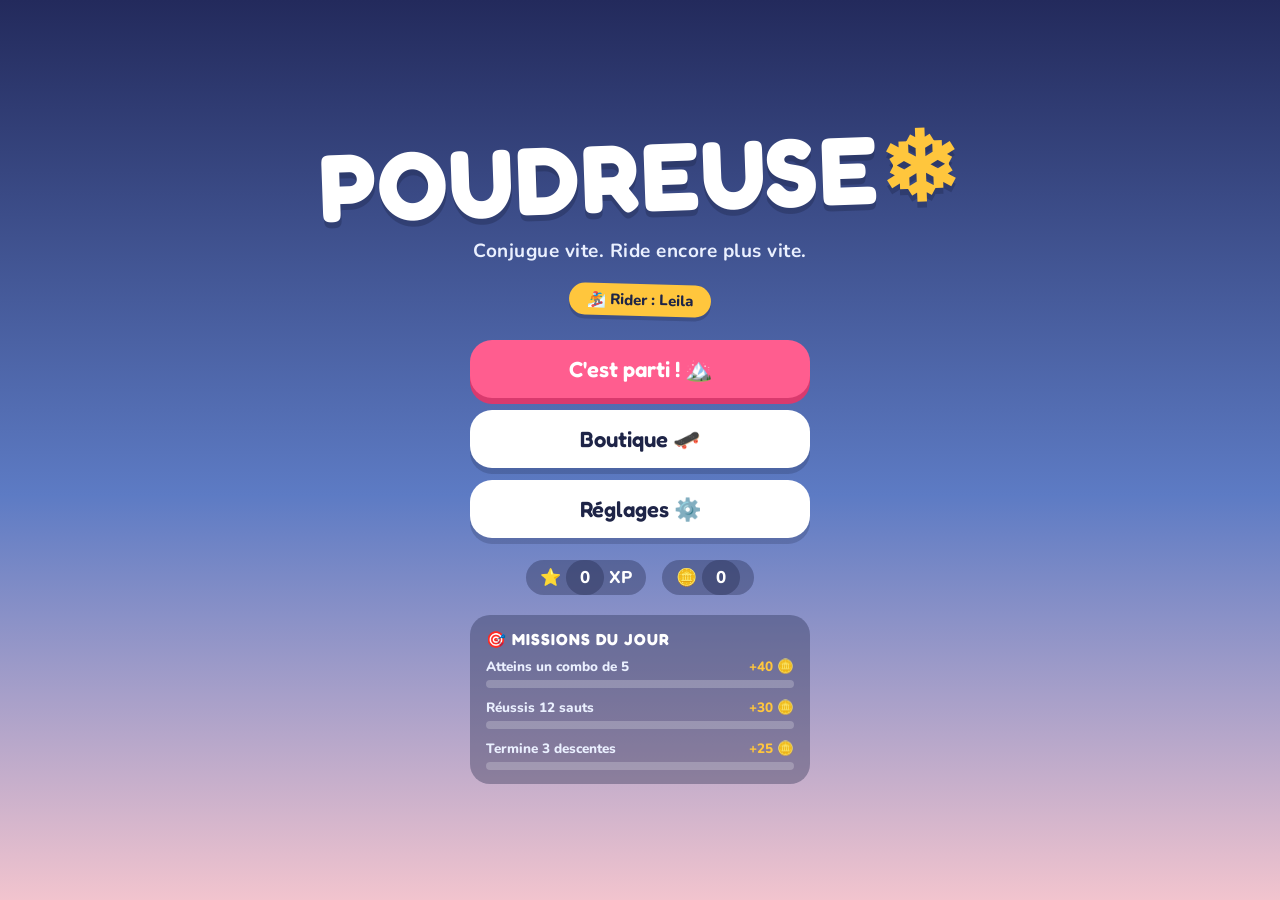
==== index.html @ 9ee292e0 "Reorganize single-file game into structured static site Split poudreuse (1).html into index.html + c" ====
<!DOCTYPE html>
<html lang="fr">
<head>
<meta charset="UTF-8">
<meta name="viewport" content="width=device-width, initial-scale=1.0">
<title>Poudreuse ❄ le jeu de conjugaison snowboard</title>
<link rel="preconnect" href="https://fonts.googleapis.com">
<link href="https://fonts.googleapis.com/css2?family=Fredoka:wght@500;600;700&family=Nunito:ital,wght@0,400;0,600;0,700;0,800;1,600&display=swap" rel="stylesheet">
<link rel="stylesheet" href="/css/styles.css">
</head>
<body>

<!-- ================= MENU ================= -->
<div id="menu" class="screen active">
  <div class="title-block">
    <h1>POUDREUSE<span class="flake">❄</span></h1>
    <p>Conjugue vite. Ride encore plus vite.</p>
  </div>
  <div class="rider-tag">🏂 Rider : Leila</div>
  <div class="menu-btns">
    <button class="big-btn" onclick="UI.show('mountains')">C'est parti ! 🏔️</button>
    <button class="big-btn secondary" onclick="UI.show('shop')">Boutique 🛹</button>
    <button class="big-btn secondary" onclick="UI.show('settings')">Réglages ⚙️</button>
  </div>
  <div class="wallet">
    <span>⭐ <span id="menuXP">0</span> XP</span>
    <span>🪙 <span id="menuCoins">0</span></span>
    <span class="day-chip" id="dayChip" style="display:none"></span>
  </div>
  <div class="missions-box" id="missionsBox">
    <h3>🎯 MISSIONS DU JOUR</h3>
    <div id="missionList"></div>
  </div>
</div>

<!-- ================= MOUNTAIN SELECT ================= -->
<div id="mountains" class="screen">
  <div class="panel">
    <div class="back-row">
      <h2>Choisis ta piste</h2>
      <button class="chip-btn" onclick="UI.show('menu')">← Retour</button>
    </div>
    <p class="sub">Gagne des XP pour débloquer les pistes suivantes.</p>
    <div class="mtn-list" id="mtnList"></div>
  </div>
</div>

<!-- ================= SHOP ================= -->
<div id="shop" class="screen">
  <div class="panel">
    <div class="back-row">
      <h2>Boutique</h2>
      <button class="chip-btn" onclick="UI.show('menu')">← Retour</button>
    </div>
    <p class="sub">🪙 <span id="shopCoins">0</span> pièces — gagne des pièces en réussissant tes tricks !</p>
    <div class="shop-grid" id="shopGrid"></div>
  </div>
</div>

<!-- ================= SETTINGS ================= -->
<div id="settings" class="screen">
  <div class="panel">
    <div class="back-row">
      <h2>Réglages</h2>
      <button class="chip-btn" onclick="UI.show('menu')">← Retour</button>
    </div>
    <div class="setting-row">
      <div>Accents obligatoires<small>Sinon « prefere » compte pour « préfère »</small></div>
      <button class="toggle" id="tglStrict" onclick="Settings.toggle('strict')" aria-label="Accents obligatoires"></button>
    </div>
    <div class="setting-row">
      <div>Indice en anglais<small>Montre la traduction du verbe</small></div>
      <button class="toggle on" id="tglHint" onclick="Settings.toggle('hint')" aria-label="Indice en anglais"></button>
    </div>
    <div class="setting-row">
      <div>Sons<small>Bips, chocs et fanfares</small></div>
      <button class="toggle on" id="tglSound" onclick="Settings.toggle('sound')" aria-label="Sons"></button>
    </div>
  </div>
</div>

<!-- ================= GAME ================= -->
<div id="game" class="screen">
  <canvas id="cv"></canvas>
  <div id="hud">
    <div style="display:flex;gap:8px">
      <div class="hud-pill" id="scorePill">0 pts</div>
      <div class="hud-pill" id="streakPill">🔥 0</div>
      <div class="hud-pill" id="coinPill">🪙 0</div>
    </div>
    <div style="display:flex;gap:8px">
      <div class="hud-pill" id="recordPill">🏆 0</div>
      <div class="hud-pill" id="jumpPill">Saut 1/10</div>
      <button class="hud-pill" style="pointer-events:auto" onclick="Game.quit()">✕</button>
    </div>
  </div>
  <div id="combo-banner"></div>
  <div id="trick-burst"><span class="trick-name"></span><span class="trick-pts"></span></div>
  <div id="reveal-card"><div class="label">La bonne réponse</div><div class="answer"></div></div>
  <div id="countdown"></div>
  <div id="prompt-zone">
    <div class="prompt-card" id="promptCard">
      <div class="golden-tag" id="goldenTag" style="display:none">✨ VERBE DORÉ ×3 ✨</div>
      <div class="prompt-tense" id="pTense">PRÉSENT</div>
      <div class="prompt-verb" id="pVerb">parler</div>
      <div class="prompt-eng" id="pEng">to speak</div>
      <div class="prompt-person">➜ <b id="pPerson">nous</b> ______</div>
    </div>
    <div id="timerbar"><div id="timerfill"></div></div>
    <div class="answer-row">
      <input id="answer" autocomplete="off" autocapitalize="off" spellcheck="false" placeholder="tape ici…">
      <button id="goBtn" onclick="Game.submit()">GO</button>
    </div>
    <div class="accent-strip" id="accentStrip"></div>
  </div>
</div>

<!-- ================= RESULTS ================= -->
<div id="results" class="screen">
  <div class="panel" style="text-align:center">
    <h2 id="resTitle">Descente terminée ! 🏁</h2>
    <p class="sub" id="resSub"></p>
    <div class="stat-grid">
      <div class="stat"><div class="v" id="resScore">0</div><div class="k">Points</div></div>
      <div class="stat"><div class="v" id="resAcc">0%</div><div class="k">Précision</div></div>
      <div class="stat"><div class="v" id="resBest">—</div><div class="k">Meilleur trick</div></div>
      <div class="stat"><div class="v" id="resCoins">+0 🪙</div><div class="k">Pièces</div></div>
    </div>
    <div style="text-align:left">
      <div class="xp-note"><span id="resXPnote"></span></div>
      <div class="xp-bar"><div class="xp-fill" id="resXPfill" style="width:0%"></div></div>
    </div>
    <div class="review-list" id="reviewList" style="text-align:left"></div>
    <div id="unlockFlash"></div>
    <div class="chest-zone" id="chestZone" style="display:none">
      <div class="chest-label">Descente réussie — tu as gagné un coffre !</div>
      <button class="chest-btn" id="chestBtn" onclick="Game.openChest()">🎁</button>
      <div id="chestReveal"></div>
    </div>
    <div class="menu-btns" style="width:100%;margin-top:16px">
      <button class="big-btn" onclick="Game.replay()">Encore ! 🔁</button>
      <button class="big-btn secondary" onclick="UI.show('mountains')">Autre piste 🏔️</button>
    </div>
  </div>
</div>
<div id="toast"></div>

<script src="/js/data.js"></script>
<script src="/js/audio.js"></script>
<script src="/js/ui.js"></script>
<script src="/js/world.js"></script>
<script src="/js/missions.js"></script>
<script src="/js/game.js"></script>
</body>
</html>
---- css/styles.css ----
:root{
  --sky-top:#232A5C;
  --sky-mid:#5D7BC4;
  --sky-horizon:#F2C4CE;
  --snow:#F4F8FF;
  --snow-shade:#C9D8F0;
  --ink:#1E2447;
  --coral:#FF5D8F;
  --coral-dark:#D93A6E;
  --gold:#FFC63D;
  --mint:#7FE3C3;
  --pine:#1F4A3D;
  --card:#FFFFFF;
  --card-shadow:0 8px 0 rgba(30,36,71,.14);
  --radius:22px;
}
*{margin:0;padding:0;box-sizing:border-box}
html,body{height:100%}
body{
  font-family:'Nunito',sans-serif;
  color:var(--ink);
  background:linear-gradient(180deg,var(--sky-top) 0%,var(--sky-mid) 55%,var(--sky-horizon) 100%);
  overflow:hidden;
  -webkit-user-select:none;user-select:none;
}
button{font-family:inherit;cursor:pointer;border:none}
.screen{position:absolute;inset:0;display:none;flex-direction:column;align-items:center;justify-content:center;padding:20px;overflow-y:auto}
.screen.active{display:flex}
h1,h2,h3,.display{font-family:'Fredoka',sans-serif}

/* ============ MENU ============ */
#menu{gap:14px}
.title-block{text-align:center;margin-bottom:6px}
.title-block h1{
  font-size:clamp(52px,9vw,96px);font-weight:700;color:#fff;letter-spacing:2px;
  text-shadow:0 6px 0 rgba(30,36,71,.35);
  transform:rotate(-2deg);
}
.title-block h1 .flake{display:inline-block;color:var(--gold);animation:spinflake 6s linear infinite}
@keyframes spinflake{to{transform:rotate(360deg)}}
.title-block p{color:#EAF0FF;font-weight:700;font-size:clamp(14px,2.2vw,19px);letter-spacing:.5px;margin-top:4px}
.rider-tag{
  background:var(--gold);color:var(--ink);font-weight:800;padding:6px 18px;border-radius:999px;
  font-size:15px;transform:rotate(1.5deg);box-shadow:0 4px 0 rgba(30,36,71,.25);
}
.menu-btns{display:flex;flex-direction:column;gap:12px;width:min(340px,88vw);margin-top:10px}
.big-btn{
  font-family:'Fredoka',sans-serif;font-weight:600;font-size:22px;padding:16px;
  border-radius:var(--radius);background:var(--coral);color:#fff;
  box-shadow:0 6px 0 var(--coral-dark);transition:transform .08s,box-shadow .08s;
}
.big-btn:hover{transform:translateY(-2px)}
.big-btn:active{transform:translateY(4px);box-shadow:0 2px 0 var(--coral-dark)}
.big-btn.secondary{background:#fff;color:var(--ink);box-shadow:0 6px 0 rgba(30,36,71,.22)}
.big-btn.secondary:active{box-shadow:0 2px 0 rgba(30,36,71,.22)}
.wallet{display:flex;gap:16px;margin-top:8px;color:#fff;font-weight:800;font-size:17px}
.wallet span{background:rgba(30,36,71,.35);padding:6px 14px;border-radius:999px}

/* ============ PANELS (mountains / shop / settings / results) ============ */
.panel{
  background:var(--card);border-radius:28px;box-shadow:var(--card-shadow);
  width:min(560px,94vw);max-height:88vh;overflow-y:auto;padding:26px;
}
.panel h2{font-size:30px;margin-bottom:4px}
.panel .sub{color:#6B7399;font-weight:700;margin-bottom:18px}
.back-row{display:flex;justify-content:space-between;align-items:center;margin-bottom:10px}
.chip-btn{
  background:#EEF2FC;color:var(--ink);font-weight:800;padding:8px 16px;border-radius:999px;font-size:15px;
}
.chip-btn:hover{background:#E0E7F8}
.mtn-list{display:flex;flex-direction:column;gap:12px}
.mtn-card{
  display:flex;align-items:center;gap:14px;text-align:left;width:100%;
  background:#F5F8FF;border-radius:18px;padding:14px 16px;border:3px solid transparent;
  transition:transform .08s;
}
.mtn-card:not(.locked):hover{transform:translateX(4px);border-color:var(--coral)}
.mtn-card.locked{opacity:.55;cursor:not-allowed}
.mtn-dot{width:46px;height:46px;border-radius:14px;display:flex;align-items:center;justify-content:center;font-size:24px;flex-shrink:0;color:#fff;font-family:'Fredoka',sans-serif;font-weight:700}
.mtn-info h3{font-size:19px}
.mtn-info p{font-size:13.5px;color:#6B7399;font-weight:700}
.mtn-info .lock-note{color:var(--coral-dark)}
.shop-grid{display:grid;grid-template-columns:repeat(auto-fill,minmax(140px,1fr));gap:12px}
.board-card{background:#F5F8FF;border-radius:18px;padding:14px;text-align:center;border:3px solid transparent}
.board-card.owned-active{border-color:var(--mint)}
.board-swatch{height:26px;border-radius:999px;margin:10px 0}
.board-card h4{font-family:'Fredoka',sans-serif;font-size:16px}
.board-card button{margin-top:8px;width:100%;padding:8px;border-radius:12px;font-weight:800;background:var(--coral);color:#fff}
.board-card button.use{background:var(--mint);color:var(--ink)}
.board-card button:disabled{background:#D9DFF0;color:#8A92B5;cursor:not-allowed}
.setting-row{display:flex;justify-content:space-between;align-items:center;padding:14px 4px;border-bottom:2px solid #EEF2FC;font-weight:800}
.setting-row small{display:block;color:#6B7399;font-weight:700}
.toggle{width:56px;height:32px;border-radius:999px;background:#D9DFF0;position:relative;transition:background .15s;flex-shrink:0}
.toggle::after{content:'';position:absolute;top:4px;left:4px;width:24px;height:24px;border-radius:50%;background:#fff;transition:left .15s}
.toggle.on{background:var(--mint)}
.toggle.on::after{left:28px}

/* ============ GAME ============ */
#game{padding:0}
#cv{position:absolute;inset:0;width:100%;height:100%}
#hud{
  position:absolute;top:0;left:0;right:0;display:flex;justify-content:space-between;
  padding:16px 20px;pointer-events:none;
}
.hud-pill{
  background:rgba(30,36,71,.55);color:#fff;font-weight:800;padding:8px 16px;border-radius:999px;
  font-size:16px;backdrop-filter:blur(4px);
}
#streakPill{transition:transform .15s}
#streakPill.fire{background:linear-gradient(90deg,#FF8A3D,var(--gold));color:var(--ink);transform:scale(1.12)}
#prompt-zone{
  position:absolute;left:50%;bottom:5%;transform:translateX(-50%);
  width:min(520px,94vw);display:none;flex-direction:column;gap:10px;
}
#prompt-zone.active{display:flex}
.prompt-card{
  background:var(--card);border-radius:24px;box-shadow:var(--card-shadow);padding:20px 24px;text-align:center;
}
.prompt-tense{font-weight:800;color:var(--coral-dark);font-size:14px;letter-spacing:1.5px;text-transform:uppercase}
.prompt-verb{font-family:'Fredoka',sans-serif;font-size:34px;font-weight:700;margin:2px 0}
.prompt-eng{color:#6B7399;font-weight:700;font-style:italic;font-size:15px}
.prompt-person{font-size:24px;font-weight:800;margin-top:8px}
.prompt-person b{color:var(--coral)}
#timerbar{height:12px;border-radius:999px;background:rgba(255,255,255,.4);overflow:hidden}
#timerfill{height:100%;width:100%;border-radius:999px;background:var(--mint);transition:background .2s}
#timerfill.low{background:var(--coral)}
.answer-row{display:flex;gap:8px}
#answer{
  flex:1;font-family:'Fredoka',sans-serif;font-size:26px;font-weight:600;text-align:center;
  padding:12px;border-radius:18px;border:4px solid var(--snow-shade);outline:none;color:var(--ink);
  -webkit-user-select:text;user-select:text;min-width:0;
}
#answer:focus{border-color:var(--coral)}
#goBtn{
  font-family:'Fredoka',sans-serif;font-size:22px;font-weight:600;padding:0 26px;border-radius:18px;
  background:var(--coral);color:#fff;box-shadow:0 4px 0 var(--coral-dark);
}
#goBtn:active{transform:translateY(3px);box-shadow:0 1px 0 var(--coral-dark)}
.accent-strip{display:flex;gap:6px;justify-content:center}
.accent-strip button{
  font-family:'Fredoka',sans-serif;font-size:20px;font-weight:600;width:44px;height:44px;border-radius:14px;
  background:rgba(255,255,255,.92);color:var(--ink);box-shadow:0 3px 0 rgba(30,36,71,.2);
}
.accent-strip button:active{transform:translateY(2px);box-shadow:none}
#reveal-card{
  position:absolute;left:50%;top:34%;transform:translate(-50%,-50%) rotate(-2deg);
  background:var(--card);border-radius:22px;box-shadow:var(--card-shadow);padding:18px 30px;text-align:center;
  display:none;
}
#reveal-card.show{display:block;animation:pop .25s ease-out}
#reveal-card .label{font-weight:800;font-size:14px;letter-spacing:1px;color:var(--coral-dark);text-transform:uppercase}
#reveal-card .answer{font-family:'Fredoka',sans-serif;font-size:36px;font-weight:700}
@keyframes pop{from{transform:translate(-50%,-50%) rotate(-2deg) scale(.6);opacity:0}}
#trick-burst{
  position:absolute;left:50%;top:26%;transform:translate(-50%,-50%);
  font-family:'Fredoka',sans-serif;font-weight:700;color:#fff;text-align:center;
  pointer-events:none;display:none;
}
#trick-burst.show{display:block;animation:burst .9s ease-out}
#trick-burst .trick-name{
  font-size:clamp(38px,7vw,64px);letter-spacing:2px;
  text-shadow:0 5px 0 rgba(30,36,71,.4);transform:rotate(-4deg);display:block;
}
#trick-burst .trick-pts{font-size:24px;color:var(--gold);text-shadow:0 3px 0 rgba(30,36,71,.4)}
@keyframes burst{
  0%{transform:translate(-50%,-50%) scale(.3);opacity:0}
  18%{transform:translate(-50%,-50%) scale(1.15);opacity:1}
  30%{transform:translate(-50%,-50%) scale(1)}
  80%{opacity:1}
  100%{transform:translate(-50%,-62%) scale(1);opacity:0}
}
#countdown{
  position:absolute;inset:0;display:none;align-items:center;justify-content:center;
  font-family:'Fredoka',sans-serif;font-size:120px;font-weight:700;color:#fff;
  text-shadow:0 8px 0 rgba(30,36,71,.35);pointer-events:none;
}
#countdown.show{display:flex}

/* ============ RESULTS ============ */
.stat-grid{display:grid;grid-template-columns:1fr 1fr;gap:10px;margin:14px 0}
.stat{background:#F5F8FF;border-radius:16px;padding:12px;text-align:center}
.stat .v{font-family:'Fredoka',sans-serif;font-size:28px;font-weight:700}
.stat .k{font-size:13px;font-weight:800;color:#6B7399;text-transform:uppercase;letter-spacing:.5px}
.review-list{margin:10px 0}
.review-list h3{font-size:17px;margin-bottom:6px}
.review-item{
  background:#FFF1F5;border-radius:12px;padding:8px 14px;font-weight:800;margin-bottom:6px;
  display:flex;justify-content:space-between;font-size:15px;
}
.review-item b{color:var(--coral-dark)}
.xp-bar{height:14px;border-radius:999px;background:#EEF2FC;overflow:hidden;margin:6px 0 2px}
.xp-fill{height:100%;background:linear-gradient(90deg,var(--mint),#4EC9A0);border-radius:999px;transition:width .8s ease}
.xp-note{font-size:13px;font-weight:800;color:#6B7399}
.unlock-flash{
  background:var(--gold);border-radius:14px;padding:10px 14px;font-weight:800;text-align:center;
  margin-top:10px;animation:pop .3s ease-out;
}

/* ============ JUICE ============ */
#combo-banner{
  position:absolute;left:50%;top:14%;transform:translateX(-50%);
  font-family:'Fredoka',sans-serif;font-weight:700;font-size:clamp(30px,5.5vw,52px);
  color:#fff;letter-spacing:3px;text-shadow:0 5px 0 rgba(30,36,71,.4);
  padding:8px 28px;border-radius:999px;display:none;pointer-events:none;white-space:nowrap;
}
#combo-banner.show{display:block;animation:comboIn 1.4s ease-out}
#combo-banner.t1{background:linear-gradient(90deg,#FF8A3D,var(--gold))}
#combo-banner.t2{background:linear-gradient(90deg,var(--coral),#FF8A3D)}
#combo-banner.t3{background:linear-gradient(90deg,#8B5CF6,var(--coral),var(--gold));animation:comboIn 1.4s ease-out,hueSpin 1s linear infinite}
@keyframes comboIn{
  0%{transform:translateX(-50%) scale(.2) rotate(-8deg);opacity:0}
  15%{transform:translateX(-50%) scale(1.2) rotate(2deg);opacity:1}
  28%{transform:translateX(-50%) scale(1) rotate(0)}
  80%{opacity:1}100%{opacity:0}
}
@keyframes hueSpin{to{filter:hue-rotate(360deg)}}
.prompt-card.golden{
  background:linear-gradient(135deg,#FFF6DC,#FFE7A8);
  border:4px solid var(--gold);box-shadow:0 0 30px rgba(255,198,61,.8),var(--card-shadow);
}
.golden-tag{
  display:inline-block;background:var(--gold);color:var(--ink);font-weight:800;font-size:13px;
  padding:3px 12px;border-radius:999px;letter-spacing:1px;margin-bottom:4px;animation:goldPulse 1s ease-in-out infinite;
}
@keyframes goldPulse{50%{transform:scale(1.1)}}
#recordPill.beaten{background:linear-gradient(90deg,var(--gold),#FF8A3D);color:var(--ink)}
#coinPill{transition:transform .1s}
#coinPill.bump{transform:scale(1.25)}
.chest-zone{margin-top:14px;text-align:center}
.chest-btn{
  font-size:64px;background:none;border:none;transition:transform .12s;
  filter:drop-shadow(0 6px 0 rgba(30,36,71,.25));
}
.chest-btn:hover{transform:scale(1.12) rotate(-3deg)}
.chest-btn.shaking{animation:chestShake .5s ease-in-out}
@keyframes chestShake{
  0%,100%{transform:rotate(0)}15%{transform:rotate(-12deg)}30%{transform:rotate(10deg)}
  45%{transform:rotate(-8deg)}60%{transform:rotate(6deg)}75%{transform:rotate(-3deg)}
}
.chest-label{font-weight:800;color:#6B7399;font-size:14px}
.chest-reveal{
  font-family:'Fredoka',sans-serif;font-weight:700;font-size:26px;animation:pop .35s ease-out;
  padding:10px;border-radius:16px;margin-top:6px;
}
.rar-commun{color:#6B7399}.rar-rare{color:#4D8DE8}.rar-epique{color:#8B5CF6}
.rar-legendaire{background:linear-gradient(90deg,#8B5CF6,var(--coral),var(--gold));-webkit-background-clip:text;background-clip:text;color:transparent;animation:pop .35s ease-out,hueSpin 1.4s linear infinite}
.missions-box{
  width:min(340px,88vw);background:rgba(30,36,71,.35);border-radius:20px;padding:14px 16px;margin-top:6px;
}
.missions-box h3{color:#fff;font-size:16px;letter-spacing:1px;margin-bottom:8px}
.mission{margin-bottom:10px}
.mission:last-child{margin-bottom:0}
.mission .m-row{display:flex;justify-content:space-between;color:#EAF0FF;font-weight:800;font-size:13.5px;margin-bottom:4px}
.mission .m-row .rw{color:var(--gold)}
.mission .m-bar{height:8px;border-radius:999px;background:rgba(255,255,255,.22);overflow:hidden}
.mission .m-fill{height:100%;border-radius:999px;background:var(--mint);transition:width .4s}
.mission.done .m-fill{background:var(--gold)}
.mission.done .m-row{color:var(--gold)}
.day-chip{
  background:linear-gradient(90deg,#FF8A3D,var(--gold));color:var(--ink);font-weight:800;
  padding:6px 16px;border-radius:999px;font-size:15px;box-shadow:0 4px 0 rgba(30,36,71,.25);
}
#toast{
  position:absolute;left:50%;bottom:24px;transform:translateX(-50%);
  background:var(--ink);color:#fff;font-weight:800;padding:12px 22px;border-radius:999px;
  display:none;z-index:50;box-shadow:0 6px 0 rgba(0,0,0,.25);white-space:nowrap;
}
#toast.show{display:block;animation:toastIn 2.6s ease-out forwards}
@keyframes toastIn{
  0%{transform:translate(-50%,60px);opacity:0}
  12%{transform:translate(-50%,0);opacity:1}
  85%{transform:translate(-50%,0);opacity:1}
  100%{transform:translate(-50%,-10px);opacity:0}
}
@media (prefers-reduced-motion:reduce){
  *{animation-duration:.01s !important;transition-duration:.01s !important}
}
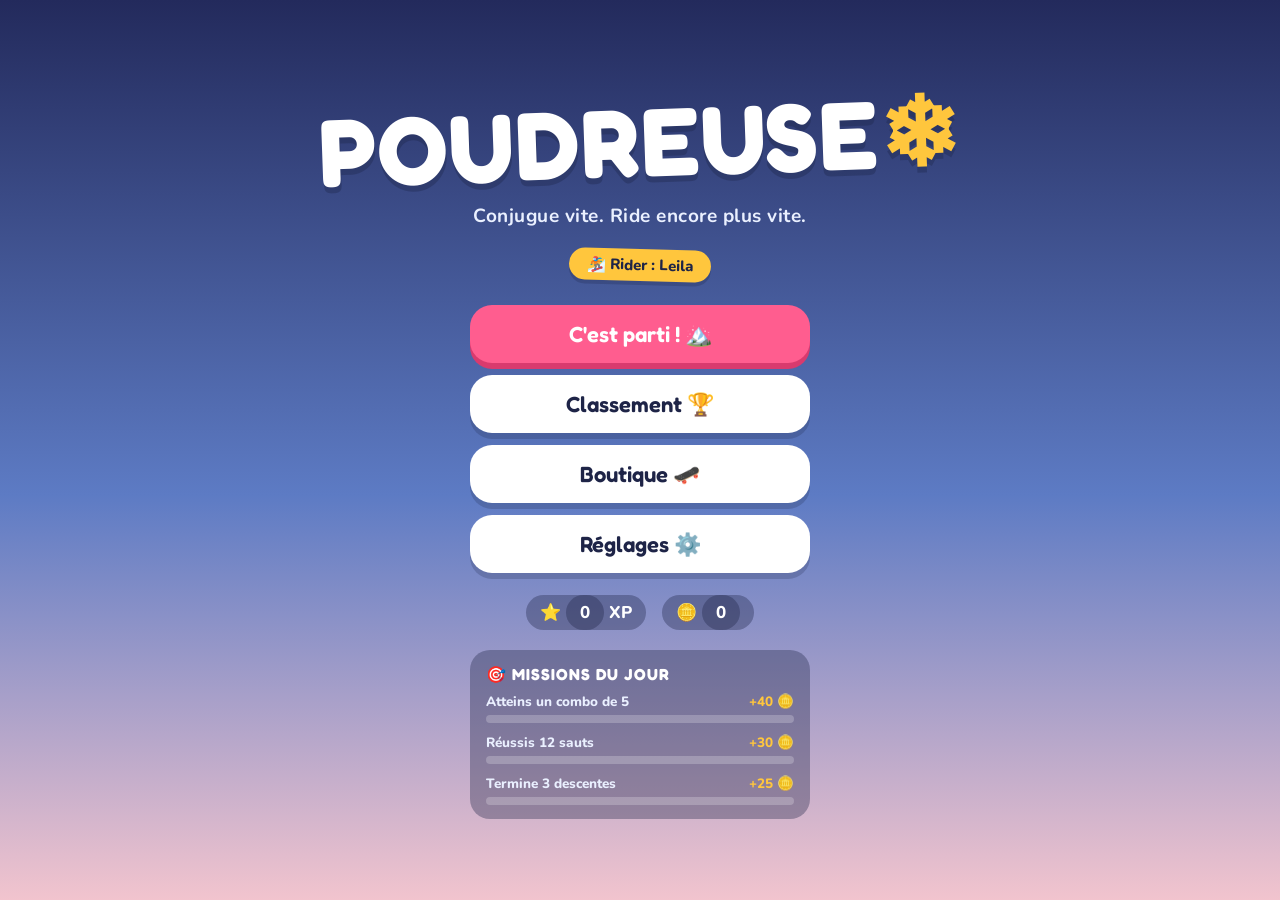
==== commit 9c1d7186: "Add Supabase leaderboard + optional Google login scaffolding - js/cloud.js: ES-module Supabase bridg" ====
--- a/index.html
+++ b/index.html
@@ -16,9 +16,10 @@
     <h1>POUDREUSE<span class="flake">❄</span></h1>
     <p>Conjugue vite. Ride encore plus vite.</p>
   </div>
-  <div class="rider-tag">🏂 Rider : Leila</div>
+  <div class="rider-tag">🏂 Rider : <span id="riderName">Leila</span></div>
   <div class="menu-btns">
     <button class="big-btn" onclick="UI.show('mountains')">C'est parti ! 🏔️</button>
+    <button class="big-btn secondary" onclick="UI.show('leaderboard')">Classement 🏆</button>
     <button class="big-btn secondary" onclick="UI.show('shop')">Boutique 🛹</button>
     <button class="big-btn secondary" onclick="UI.show('settings')">Réglages ⚙️</button>
   </div>
@@ -76,6 +77,26 @@
       <div>Sons<small>Bips, chocs et fanfares</small></div>
       <button class="toggle on" id="tglSound" onclick="Settings.toggle('sound')" aria-label="Sons"></button>
     </div>
+    <div class="setting-row" id="authRow">
+      <div class="auth-info" id="authInfo">
+        <img id="authAvatar" alt="" style="display:none">
+        <div><span id="authTitle">Compte Google</span><small id="authSub">Sauvegarde ta progression et publie ton nom au classement.</small></div>
+      </div>
+      <button class="chip-btn" id="authBtn" onclick="UI.auth()">Se connecter</button>
+    </div>
+  </div>
+</div>
+
+<!-- ================= LEADERBOARD ================= -->
+<div id="leaderboard" class="screen">
+  <div class="panel">
+    <div class="back-row">
+      <h2>Classement 🏆</h2>
+      <button class="chip-btn" onclick="UI.show('menu')">← Retour</button>
+    </div>
+    <p class="sub">Les meilleurs scores, piste par piste.</p>
+    <div class="lb-tabs" id="lbTabs"></div>
+    <div class="lb-list" id="lbList"></div>
   </div>
 </div>
 
@@ -137,8 +158,10 @@
       <button class="chest-btn" id="chestBtn" onclick="Game.openChest()">🎁</button>
       <div id="chestReveal"></div>
     </div>
+    <div class="lb-submit" id="lbSubmit"></div>
     <div class="menu-btns" style="width:100%;margin-top:16px">
       <button class="big-btn" onclick="Game.replay()">Encore ! 🔁</button>
+      <button class="big-btn secondary" onclick="UI.show('leaderboard')">Classement 🏆</button>
       <button class="big-btn secondary" onclick="UI.show('mountains')">Autre piste 🏔️</button>
     </div>
   </div>
@@ -151,5 +174,6 @@
 <script src="/js/world.js"></script>
 <script src="/js/missions.js"></script>
 <script src="/js/game.js"></script>
+<script type="module" src="/js/cloud.js"></script>
 </body>
 </html>
--- a/css/styles.css
+++ b/css/styles.css
@@ -275,3 +275,50 @@
 @media (prefers-reduced-motion:reduce){
   *{animation-duration:.01s !important;transition-duration:.01s !important}
 }
+
+/* ============ LEADERBOARD ============ */
+.lb-tabs{display:flex;gap:8px;flex-wrap:wrap;margin-bottom:14px}
+.lb-tab{
+  width:46px;height:46px;border-radius:14px;font-size:22px;background:#EEF2FC;
+  display:flex;align-items:center;justify-content:center;
+  border:3px solid transparent;transition:transform .08s;
+}
+.lb-tab:hover{transform:translateY(-2px)}
+.lb-tab.active{border-color:var(--tabc,var(--coral));background:#fff;box-shadow:0 4px 0 rgba(30,36,71,.12)}
+.lb-list{display:flex;flex-direction:column;gap:8px;min-height:120px}
+.lb-empty{
+  background:#F5F8FF;border-radius:16px;padding:22px 16px;text-align:center;
+  color:#6B7399;font-weight:700;line-height:1.5;
+}
+.lb-row{
+  display:flex;align-items:center;gap:10px;background:#F5F8FF;border-radius:14px;
+  padding:9px 14px;font-weight:800;border:3px solid transparent;
+}
+.lb-row.me{border-color:var(--mint);background:#EAFBF4}
+.lb-rank{width:30px;text-align:center;font-family:'Fredoka',sans-serif;font-size:18px;color:#6B7399;flex-shrink:0}
+.lb-av{width:30px;height:30px;border-radius:50%;object-fit:cover;flex-shrink:0;background:#E0E7F8}
+.lb-av-blank{display:flex;align-items:center;justify-content:center;font-size:16px}
+.lb-name{flex:1;min-width:0;overflow:hidden;text-overflow:ellipsis;white-space:nowrap}
+.lb-acc{color:#6B7399;font-size:13px;flex-shrink:0}
+.lb-score{
+  font-family:'Fredoka',sans-serif;font-size:19px;color:var(--ink);flex-shrink:0;min-width:54px;text-align:right;
+}
+
+/* ============ AUTH ROW (settings) ============ */
+.auth-info{display:flex;align-items:center;gap:12px}
+#authAvatar{width:38px;height:38px;border-radius:50%;object-fit:cover;background:#E0E7F8}
+#authBtn{flex-shrink:0}
+
+/* ============ RESULTS: leaderboard submit ============ */
+.lb-submit{margin-top:6px}
+.lb-status{font-weight:800;color:#6B7399;padding:8px 0;font-size:15px}
+.lb-status.ok{color:#2E9E77}
+.lb-submit-row{display:flex;gap:8px;margin-top:4px}
+.lb-submit-row input{
+  flex:1;min-width:0;font-family:'Nunito',sans-serif;font-weight:800;font-size:16px;text-align:center;
+  padding:10px;border-radius:14px;border:3px solid var(--snow-shade);outline:none;color:var(--ink);
+}
+.lb-submit-row input:focus{border-color:var(--coral)}
+.chip-btn.go{background:var(--coral);color:#fff;flex-shrink:0}
+.chip-btn.go:hover{background:var(--coral-dark)}
+.chip-btn.go:disabled{background:#D9DFF0;color:#8A92B5;cursor:not-allowed}
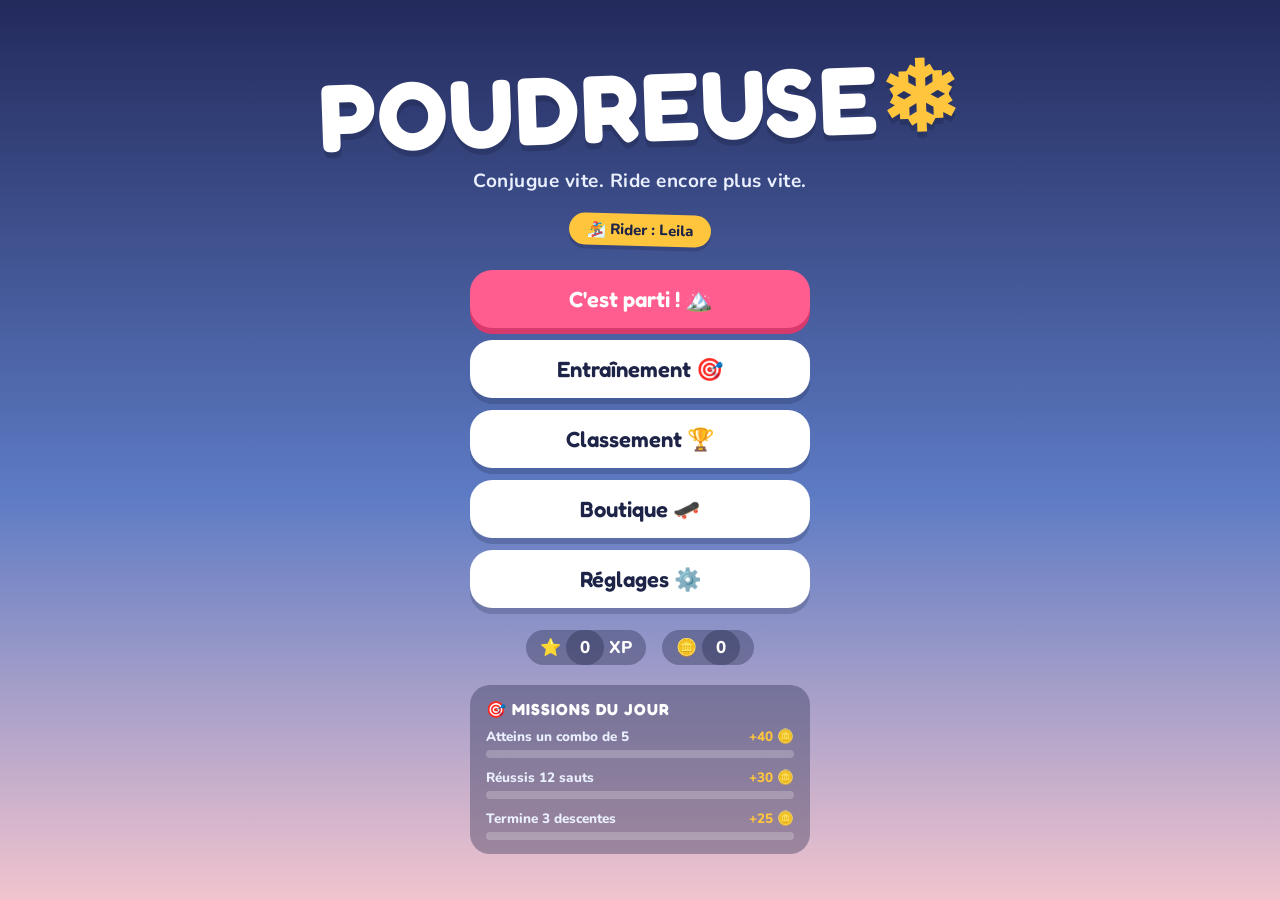
==== commit 2f373938: "Big content update: passé composé, 15 new irregular verbs, 3 new pistes, boosts, outfits, sky themes" ====
--- a/index.html
+++ b/index.html
@@ -4,6 +4,30 @@
 <meta charset="UTF-8">
 <meta name="viewport" content="width=device-width, initial-scale=1.0">
 <title>Poudreuse ❄ le jeu de conjugaison snowboard</title>
+<meta name="description" content="Conjugue vite. Ride encore plus vite. Un jeu de snowboard pour réviser la conjugaison française — présent, futur, imparfait.">
+<meta name="theme-color" content="#232A5C">
+
+<!-- Open Graph / social sharing -->
+<meta property="og:type" content="website">
+<meta property="og:url" content="https://poudreuse.vercel.app/">
+<meta property="og:title" content="Poudreuse ❄ le jeu de conjugaison snowboard">
+<meta property="og:description" content="Conjugue vite. Ride encore plus vite. Réussis tes verbes pour enchaîner les tricks et grimper au classement.">
+<meta property="og:image" content="https://poudreuse.vercel.app/assets/og.png">
+<meta property="og:image:width" content="1200">
+<meta property="og:image:height" content="630">
+<meta property="og:image:alt" content="Poudreuse — snowboardeuse sur fond de montagnes enneigées au crépuscule">
+<meta property="og:image" content="https://poudreuse.vercel.app/assets/og-square.png">
+<meta property="og:image:width" content="1200">
+<meta property="og:image:height" content="1200">
+<meta property="og:image:alt" content="Poudreuse — snowboardeuse (format carré)">
+<meta property="og:locale" content="fr_FR">
+<meta property="og:site_name" content="Poudreuse">
+<meta name="twitter:card" content="summary_large_image">
+<meta name="twitter:title" content="Poudreuse ❄ le jeu de conjugaison snowboard">
+<meta name="twitter:description" content="Conjugue vite. Ride encore plus vite. Réussis tes verbes pour enchaîner les tricks et grimper au classement.">
+<meta name="twitter:image" content="https://poudreuse.vercel.app/assets/og.png">
+
+<link rel="icon" href="data:image/svg+xml,%3Csvg xmlns='http://www.w3.org/2000/svg' viewBox='0 0 100 100'%3E%3Crect width='100' height='100' rx='22' fill='%23232A5C'/%3E%3Ctext x='50' y='52' font-size='64' text-anchor='middle' dominant-baseline='central'%3E%E2%9D%84%EF%B8%8F%3C/text%3E%3C/svg%3E">
 <link rel="preconnect" href="https://fonts.googleapis.com">
 <link href="https://fonts.googleapis.com/css2?family=Fredoka:wght@500;600;700&family=Nunito:ital,wght@0,400;0,600;0,700;0,800;1,600&display=swap" rel="stylesheet">
 <link rel="stylesheet" href="/css/styles.css">
@@ -19,6 +43,7 @@
   <div class="rider-tag">🏂 Rider : <span id="riderName">Leila</span></div>
   <div class="menu-btns">
     <button class="big-btn" onclick="UI.show('mountains')">C'est parti ! 🏔️</button>
+    <button class="big-btn secondary" onclick="Game.practice()">Entraînement 🎯</button>
     <button class="big-btn secondary" onclick="UI.show('leaderboard')">Classement 🏆</button>
     <button class="big-btn secondary" onclick="UI.show('shop')">Boutique 🛹</button>
     <button class="big-btn secondary" onclick="UI.show('settings')">Réglages ⚙️</button>
@@ -42,6 +67,7 @@
       <button class="chip-btn" onclick="UI.show('menu')">← Retour</button>
     </div>
     <p class="sub">Gagne des XP pour débloquer les pistes suivantes.</p>
+    <div id="boostBar"></div>
     <div class="mtn-list" id="mtnList"></div>
   </div>
 </div>
@@ -110,6 +136,7 @@
       <div class="hud-pill" id="coinPill">🪙 0</div>
     </div>
     <div style="display:flex;gap:8px">
+      <div class="hud-pill" id="boostPill" style="display:none"></div>
       <div class="hud-pill" id="recordPill">🏆 0</div>
       <div class="hud-pill" id="jumpPill">Saut 1/10</div>
       <button class="hud-pill" style="pointer-events:auto" onclick="Game.quit()">✕</button>
--- a/css/styles.css
+++ b/css/styles.css
@@ -81,6 +81,24 @@
 .mtn-info p{font-size:13.5px;color:#6B7399;font-weight:700}
 .mtn-info .lock-note{color:var(--coral-dark)}
 .shop-grid{display:grid;grid-template-columns:repeat(auto-fill,minmax(140px,1fr));gap:12px}
+.shop-sec{grid-column:1/-1;font-size:18px;margin-top:6px}
+.shop-sec:first-child{margin-top:0}
+.boost-big{font-size:40px;position:relative;line-height:1.2}
+.boost-count{
+  position:absolute;transform:translate(2px,-4px);background:var(--coral);color:#fff;
+  font-family:'Fredoka',sans-serif;font-size:13px;font-weight:600;padding:1px 7px;border-radius:999px;
+}
+.boost-desc{font-size:12.5px;font-weight:700;color:#6B7399;margin-top:4px;line-height:1.35}
+#boostBar{margin-bottom:14px}
+.boost-title{font-weight:800;font-size:14px;color:#6B7399;margin-bottom:8px}
+.boost-chips{display:flex;gap:8px;flex-wrap:wrap}
+.boost-chip{
+  background:#EEF2FC;color:var(--ink);font-weight:800;font-size:14px;
+  padding:8px 14px;border-radius:999px;border:3px solid transparent;
+}
+.boost-chip .ct{color:#8A92B5}
+.boost-chip.sel{border-color:var(--coral);background:#FFF1F5}
+.boost-chip.sel .ct{color:var(--coral-dark)}
 .board-card{background:#F5F8FF;border-radius:18px;padding:14px;text-align:center;border:3px solid transparent}
 .board-card.owned-active{border-color:var(--mint)}
 .board-swatch{height:26px;border-radius:999px;margin:10px 0}
